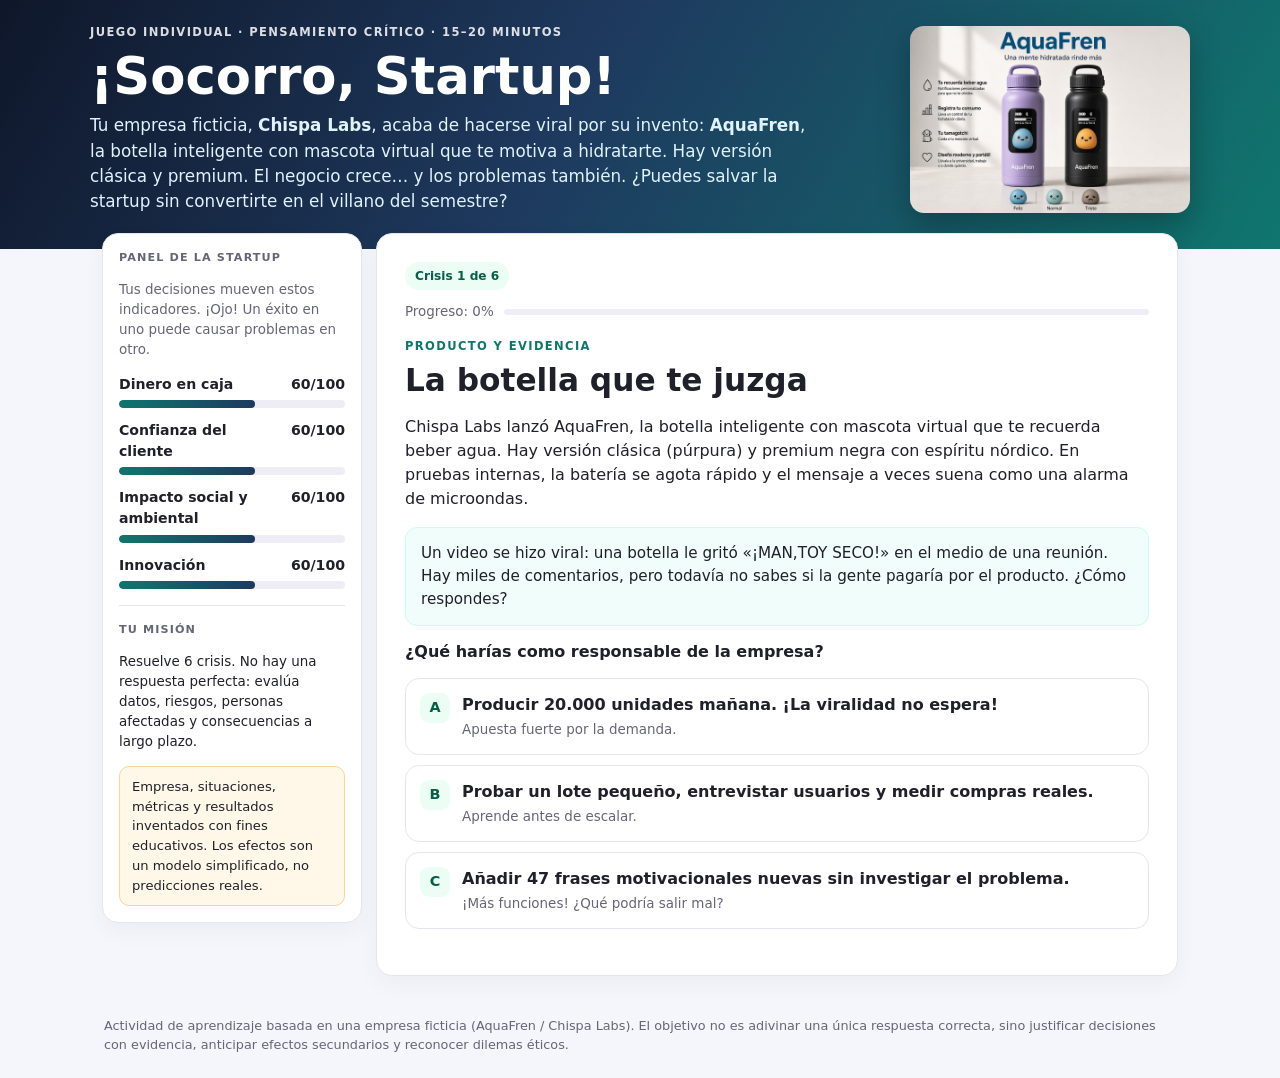
==== games/index.html @ 65c814cc "Create index.html" ====
<!DOCTYPE html>
<html lang="es">
<head>
<meta charset="UTF-8">
<meta name="viewport" content="width=device-width, initial-scale=1.0, viewport-fit=cover">
<meta name="theme-color" content="#172554">
<title>¡Socorro, Startup! — AquaFren</title>
<style>
:root{
  --ink:#20202a;--muted:#656577;--bg:#f5f6fb;--paper:#fff;--line:#e5e5ef;
  --purple:#6d28d9;--pink:#db2777;--green:#15803d;--orange:#b45309;--red:#b91c1c;
  --safe-bottom:env(safe-area-inset-bottom,0px);
}
*{box-sizing:border-box;-webkit-tap-highlight-color:transparent}
html{-webkit-text-size-adjust:100%}
body{margin:0;background:var(--bg);color:var(--ink);font-family:Inter,system-ui,-apple-system,"Segoe UI",sans-serif;line-height:1.5}
button,textarea,input{font:inherit}
button{touch-action:manipulation;-webkit-user-select:none;user-select:none}

/* Hero */
.hero{background:linear-gradient(120deg,#0f172a,#1e3a5f 45%,#0f766e);color:#fff;padding:22px 16px 32px}
.hero-in{max-width:1100px;margin:auto;display:grid;grid-template-columns:1fr minmax(160px,280px);gap:20px;align-items:center}
.eyebrow{text-transform:uppercase;letter-spacing:.12em;font-weight:800;font-size:.72rem;opacity:.85}
.hero h1{font-size:clamp(1.85rem,5vw,3.2rem);line-height:1.05;margin:8px 0}
.hero p{max-width:720px;color:#e0f2fe;margin:10px 0 0;font-size:clamp(.92rem,2.5vw,1.05rem)}
.hero-visual{display:flex;justify-content:center;align-items:center;padding:4px 0}
.hero-img{width:100%;max-width:320px;height:auto;border-radius:14px;box-shadow:0 12px 32px rgba(0,0,0,.28);display:block;background:#f8fafc}

/* Layout */
main{max-width:1100px;margin:-16px auto 40px;padding:0 12px;position:relative}
.grid{display:grid;grid-template-columns:260px minmax(0,1fr);gap:14px;align-items:start}
.card{background:var(--paper);border:1px solid var(--line);border-radius:16px;box-shadow:0 8px 24px #0f172a0a}
.side{padding:16px}
.maincard{padding:clamp(16px,3.5vw,28px);min-height:auto}
.label{font-size:.7rem;letter-spacing:.1em;text-transform:uppercase;color:var(--muted);font-weight:800}
.stat{margin:12px 0}
.stathead{display:flex;justify-content:space-between;gap:8px;font-weight:700;font-size:.88rem;margin-bottom:5px}
.track{height:8px;background:#eeedf5;border-radius:99px;overflow:hidden}
.fill{height:100%;width:50%;background:linear-gradient(90deg,#0f766e,#1e3a5f);border-radius:99px;transition:width .3s}
.muted{color:var(--muted)}.small{font-size:.84rem}
.pill{display:inline-flex;border-radius:99px;background:#ecfdf5;color:#065f46;padding:5px 10px;font-weight:800;font-size:.76rem}
.progressline{display:flex;align-items:center;gap:10px;margin:12px 0 16px}
.progress{flex:1;height:6px;background:#eeedf5;border-radius:99px;overflow:hidden}
.progress>div{height:100%;width:0;background:linear-gradient(90deg,#0f766e,#1e3a5f);transition:width .3s}
.maincard h2{font-size:clamp(1.3rem,3.5vw,1.95rem);line-height:1.15;margin:8px 0}
.story{padding:14px 15px;background:#f0fdfa;border:1px solid #ccfbf1;border-radius:12px;margin:14px 0;font-size:.95rem}
.notice{background:#fff8e8;border:1px solid #f3d69a;border-radius:10px;padding:10px 12px;font-size:.82rem;margin-top:10px}

/* Choices — mobile-first touch targets */
.choices{display:grid;gap:10px;margin:14px 0}
.choice{
  display:flex;text-align:left;gap:12px;align-items:flex-start;
  border:1.5px solid var(--line);background:#fff;border-radius:14px;
  padding:14px 14px;min-height:52px;width:100%;
  cursor:pointer;color:var(--ink);transition:border-color .15s,background .15s,transform .12s;
  -webkit-appearance:none;appearance:none;margin:0;
  touch-action:manipulation;
}
.choice:active:not(:disabled){transform:scale(.985);background:#f0fdfa}
.choice:hover:not(:disabled),.choice:focus-visible:not(:disabled){border-color:#0f766e;outline:none}
.choice:disabled{cursor:default;opacity:.97}
.choice.selected{border-color:#0f766e;background:#f0fdfa;box-shadow:0 0 0 2px #99f6e4}
.letter{
  display:grid;place-items:center;flex:0 0 30px;width:30px;height:30px;
  border-radius:9px;background:#ecfdf5;color:#065f46;font-weight:900;font-size:.9rem;
  pointer-events:none;
}
.choice .detail{display:block;font-size:.84rem;color:var(--muted);margin-top:3px;pointer-events:none}
.choice strong,.choice span{pointer-events:none}

.feedback{padding:14px 15px;border:1px solid var(--line);border-radius:12px;margin-top:12px;background:#f0fdfa}
.feedback h3{font-size:1rem;margin:0 0 4px}.feedback p{margin:0}
.btns{display:flex;flex-wrap:wrap;gap:10px;margin-top:18px;padding-bottom:var(--safe-bottom)}
.primary,.secondary{
  border:0;border-radius:12px;padding:14px 18px;font-weight:800;cursor:pointer;
  min-height:48px;touch-action:manipulation;-webkit-appearance:none;appearance:none;
}
.primary{color:#fff;background:linear-gradient(100deg,#0f766e,#134e4a)}
.secondary{color:#134e4a;background:#ecfdf5}
.primary:active,.secondary:active{opacity:.9}
.primary:focus-visible,.secondary:focus-visible,.choice:focus-visible{outline:3px solid #5eead4;outline-offset:2px}
.hidden{display:none!important}

/* Results */
.scorecircle{width:110px;height:110px;border-radius:50%;margin:16px auto;display:grid;place-items:center;position:relative;background:conic-gradient(#0f766e 0deg,#eeeaf5 0deg)}
.scorecircle:before{content:"";position:absolute;inset:8px;background:white;border-radius:50%}
.scoretext{z-index:1;text-align:center;font-weight:900;font-size:1.65rem}
.scoretext span{display:block;font-size:.68rem;color:var(--muted)}
.reportgrid{display:grid;grid-template-columns:repeat(2,minmax(0,1fr));gap:10px;margin:14px 0}
.reportstat{border:1px solid var(--line);border-radius:12px;padding:12px}
.reportstat strong{display:block;font-size:1.2rem}
.reportstat span{font-size:.82rem;color:var(--muted)}
.reportstat p{font-size:.82rem;margin:6px 0 0}
.sharebox{border:1px dashed #99f6e4;background:#f0fdfa;border-radius:12px;padding:14px;white-space:pre-wrap;font-size:.9rem;word-break:break-word}
.copyrow{display:flex;gap:8px;flex-wrap:wrap;margin-top:10px}
.reflection{margin:16px 0;padding:14px;border-radius:12px;background:#f8fafc;border:1px solid var(--line)}
.reflection textarea{width:100%;min-height:72px;resize:vertical;padding:10px;border:1px solid #d9d6e2;border-radius:10px;margin-top:6px;font-size:16px}

footer{max-width:1100px;margin:auto;padding:0 14px 24px;color:var(--muted);font-size:.8rem}

/* Mobile */
@media(max-width:760px){
  .hero-in{grid-template-columns:1fr;gap:14px}
  .hero-visual{order:-1;margin-bottom:8px}
  .hero-img{max-width:min(100%,280px)}
  .grid{grid-template-columns:1fr}
  .side{order:2}
  .maincard{min-height:auto;padding:16px 14px}
  .reportgrid{grid-template-columns:1fr 1fr}
  .choice{padding:13px 12px;min-height:56px}
  .primary,.secondary{flex:1 1 auto;text-align:center}
  .stat{margin:10px 0}
}
@media(max-width:400px){
  .reportgrid{grid-template-columns:1fr}
  .hero h1{font-size:1.7rem}
}
@media print{
  body{background:#fff}
  .hero{background:#fff;color:#111;border-bottom:2px solid #222}
  .hero p{color:#333}
  main{margin-top:12px}
  .grid{display:block}
  .side,.btns,.progressline{display:none!important}
  .card{box-shadow:none}
  .sharebox{white-space:pre-wrap}
}

/* Extra mobile safety */
.choice,.primary,.secondary{cursor:pointer}
@supports (-webkit-touch-callout: none) {
  .choice{min-height:56px;padding:14px 14px}
  .primary,.secondary{min-height:50px}
}


/* Accessibility and reliable touch selection */
.choices { position: relative; z-index: 1; }
.choice { position: relative; z-index: 1; pointer-events: auto; touch-action: manipulation; -webkit-tap-highlight-color: transparent; }
.choice:disabled { pointer-events: none; }

</style>
</head>
<body>
<header class="hero">
  <div class="hero-in">
    <div>
      <div class="eyebrow">Juego individual · Pensamiento crítico · 15–20 minutos</div>
      <h1>¡Socorro, Startup!</h1>
      <p>Tu empresa ficticia, <strong>Chispa Labs</strong>, acaba de hacerse viral por su invento: <strong>AquaFren</strong>, la botella inteligente con mascota virtual que te motiva a hidratarte. Hay versión clásica y premium. El negocio crece… y los problemas también. ¿Puedes salvar la startup sin convertirte en el villano del semestre?</p>
    </div>
    <div class="hero-visual">
      <img class="hero-img" src="[data-uri]" alt="AquaFren — botella inteligente con mascota virtual" width="520" height="320" decoding="async" fetchpriority="high">
    </div>
  </div>
</header>

<main>
<div class="grid">
<aside class="card side">
  <div class="label">Panel de la startup</div>
  <p class="small muted">Tus decisiones mueven estos indicadores. ¡Ojo! Un éxito en uno puede causar problemas en otro.</p>
  <div class="stat"><div class="stathead"><span>Dinero en caja</span><span id="cashV">60/100</span></div><div class="track"><div class="fill" id="cashB"></div></div></div>
  <div class="stat"><div class="stathead"><span>Confianza del cliente</span><span id="trustV">60/100</span></div><div class="track"><div class="fill" id="trustB"></div></div></div>
  <div class="stat"><div class="stathead"><span>Impacto social y ambiental</span><span id="impactV">60/100</span></div><div class="track"><div class="fill" id="impactB"></div></div></div>
  <div class="stat"><div class="stathead"><span>Innovación</span><span id="innovationV">60/100</span></div><div class="track"><div class="fill" id="innovationB"></div></div></div>
  <hr style="border:0;border-top:1px solid var(--line);margin:16px 0">
  <div class="label">Tu misión</div>
  <p class="small">Resuelve 6 crisis. No hay una respuesta perfecta: evalúa datos, riesgos, personas afectadas y consecuencias a largo plazo.</p>
  <div class="notice">Empresa, situaciones, métricas y resultados inventados con fines educativos. Los efectos son un modelo simplificado, no predicciones reales.</div>
</aside>

<section class="card maincard">
<div id="playView">
  <span class="pill" id="roundPill">Crisis 1 de 6</span>
  <div class="progressline"><span class="small muted" id="progressText">Progreso: 0%</span><div class="progress"><div id="progressB"></div></div></div>
  <div class="eyebrow" id="category" style="color:#0f766e;opacity:1">Producto y evidencia</div>
  <h2 id="title">La botella que te juzga</h2>
  <p id="intro"></p>
  <div class="story" id="story"></div>
  <h3 style="font-size:1rem;margin:12px 0 6px">¿Qué harías como responsable de la empresa?</h3>
  <div class="choices" id="choices" role="group" aria-label="Opciones de decisión"></div>
  <div class="feedback hidden" id="feedback" aria-live="polite"></div>
  <div class="btns"><button type="button" class="primary hidden" id="next">Siguiente crisis →</button></div>
</div>

<div id="resultView" class="hidden">
  <span class="pill">¡Crisis superadas… más o menos!</span>
  <h2 style="text-align:center;margin-top:14px">Informe de tu gestión</h2>
  <div class="scorecircle" id="scoreCircle"><div class="scoretext"><span id="score">0</span><span>puntos de 100</span></div></div>
  <p id="headline" style="text-align:center;font-weight:900;font-size:1.1rem"></p>
  <p id="summary" class="muted" style="text-align:center"></p>
  <div class="reportgrid" id="reportGrid"></div>
  <h3>Lo que revela tu estilo de liderazgo</h3>
  <ul id="insights"></ul>
  <div class="reflection">
    <strong>Mini reflexión para la clase</strong>
    <p class="small muted">Escribe una idea que defenderías ante tus compañeros. Puedes incluir una duda o un compromiso que tu empresa debería asumir.</p>
    <textarea id="reflectionText" placeholder="Mi decisión más discutible fue… porque…" inputmode="text"></textarea>
  </div>
  <h3>Tu tarjeta para compartir</h3>
  <p class="small muted">Copia este resumen en el chat de la clase, en el foro o en una diapositiva. No incluye información personal.</p>
  <div class="sharebox" id="shareText"></div>
  <div class="copyrow">
    <button type="button" class="primary" id="copyBtn">Copiar mi resultado</button>
    <button type="button" class="secondary" id="downloadBtn">Descargar resumen .txt</button>
    <button type="button" class="secondary" id="printBtn">Imprimir / guardar PDF</button>
  </div>
  <p id="copyStatus" class="small muted" aria-live="polite"></p>
  <div class="btns"><button type="button" class="secondary" id="again">Jugar otra vez</button></div>
</div>
</section>
</div>
</main>

<footer>Actividad de aprendizaje basada en una empresa ficticia (AquaFren / Chispa Labs). El objetivo no es adivinar una única respuesta correcta, sino justificar decisiones con evidencia, anticipar efectos secundarios y reconocer dilemas éticos.</footer>

<script>
const initial={cash:60,trust:60,impact:60,innovation:60};
const labels={cash:"Dinero en caja",trust:"Confianza del cliente",impact:"Impacto social y ambiental",innovation:"Innovación"};
const rounds=[
{cat:"Producto y evidencia",title:"La botella que te juzga",intro:"Chispa Labs lanzó AquaFren, la botella inteligente con mascota virtual que te recuerda beber agua. Hay versión clásica (púrpura) y premium negra con espíritu nórdico. En pruebas internas, la batería se agota rápido y el mensaje a veces suena como una alarma de microondas.",story:"Un video se hizo viral: una botella le gritó «¡MAN,TOY SECO!» en el medio de una reunión. Hay miles de comentarios, pero todavía no sabes si la gente pagaría por el producto. ¿Cómo respondes?",choices:[
{text:"Producir 20.000 unidades mañana. ¡La viralidad no espera!",detail:"Apuesta fuerte por la demanda.",fx:{cash:8,trust:-5,impact:-7,innovation:4},fb:"La velocidad puede capturar la tendencia, pero estás confundiendo atención con demanda real. Un video viral no demuestra intención de compra; además, fabricar en exceso puede crear desperdicio."},
{text:"Probar un lote pequeño, entrevistar usuarios y medir compras reales.",detail:"Aprende antes de escalar.",fx:{cash:2,trust:6,impact:5,innovation:7},fb:"Buena aplicación del método de prueba: separas likes de comportamiento real. Un piloto limita el riesgo y genera evidencia, aunque puede hacer que avances más despacio."},
{text:"Añadir 47 frases motivacionales nuevas sin investigar el problema.",detail:"¡Más funciones! ¿Qué podría salir mal?",fx:{cash:-5,trust:0,impact:-1,innovation:5},fb:"Agregar funciones parece innovación, pero no necesariamente resuelve la batería ni el sonido. Más características pueden elevar costos y complejidad sin aumentar el valor para el cliente."}
]},
{cat:"Datos y privacidad",title:"El algoritmo cotilla",intro:"Tu equipo de marketing propone personalizar los mensajes de la botella según el estado de ánimo de cada persona.",story:"La propuesta es inferir el ánimo a partir de datos del teléfono y de las horas de uso. La idea podría aumentar la interacción, pero los usuarios no han dado un consentimiento claro. El equipo dice: «Si está en los términos y condiciones, nadie lee eso».",choices:[
{text:"Activar la función y esconder el permiso en un texto larguísimo.",detail:"Más datos, menos preguntas incómodas.",fx:{cash:7,trust:-12,impact:-3,innovation:5},fb:"Recopilar más datos puede parecer útil, pero el consentimiento opaco debilita la autonomía y la confianza. Cumplir formalmente no siempre significa actuar de forma responsable."},
{text:"Diseñar consentimiento claro, recopilar lo mínimo y permitir desactivar la personalización.",detail:"Privacidad por diseño.",fx:{cash:-3,trust:10,impact:5,innovation:4},fb:"La minimización de datos y el consentimiento comprensible reducen riesgos y respetan a los usuarios. Puede requerir más trabajo, pero la confianza también es un activo del negocio."},
{text:"No usar datos personales; personalizar solo con preferencias elegidas por el usuario.",detail:"Menos invasivo, quizá menos predictivo.",fx:{cash:0,trust:7,impact:4,innovation:2},fb:"Una opción prudente: renuncias a algunas inferencias, pero el usuario conserva el control. Evalúa si las preferencias voluntarias bastan para ofrecer una experiencia útil."}
]},
{cat:"Marketing y pensamiento crítico",title:"El influencer de los 8 millones",intro:"Un influencer muy popular ofrece promocionar AquaFren a cambio de una tarifa enorme.",story:"Su propuesta promete «ventas garantizadas». Al revisar los datos, notas que gran parte de sus seguidores están en países donde no vendes y que no hay evidencia de conversiones en campañas anteriores. Tu presupuesto solo alcanza para una gran apuesta o varias pruebas pequeñas.",choices:[
{text:"Pagar todo por adelantado: tiene millones de seguidores.",detail:"Confundir alcance con resultados es un clásico.",fx:{cash:-12,trust:1,impact:0,innovation:1},fb:"El número de seguidores mide alcance potencial, no ventas. Antes de invertir conviene revisar audiencia relevante, interacciones auténticas, historial de conversiones y condiciones del contrato."},
{text:"Negociar un piloto con código de seguimiento y objetivos medibles.",detail:"Define qué significa que la campaña funcione.",fx:{cash:3,trust:5,impact:1,innovation:5},fb:"Un piloto permite comparar el costo con resultados observables. Define de antemano métricas, atribución, periodo y un criterio para detener o ampliar la campaña."},
{text:"Dividir el presupuesto entre creadores pequeños y comparar resultados.",detail:"Diversifica y aprende de varias audiencias.",fx:{cash:2,trust:4,impact:1,innovation:4},fb:"Diversificar puede reducir la dependencia de una sola figura y ayudar a identificar comunidades relevantes. Aun así, mide resultados de forma consistente y revisa la autenticidad de las audiencias."}
]},
{cat:"Ética y personas",title:"El becario de los 37 cafés",intro:"Un empleado publica que el equipo trabaja hasta tarde y que el becario parece tener una relación demasiado íntima con la máquina de café.",story:"La empresa está a punto de anunciar una ronda de inversión. La publicación puede ser una broma, pero otros trabajadores comentan que la carga de trabajo es insostenible. ¿Cómo responde la dirección?",choices:[
{text:"Pedir que borren la publicación y anunciar una fiesta con pizza.",detail:"La pizza no es una política laboral.",fx:{cash:2,trust:-9,impact:-7,innovation:0},fb:"Una celebración puede ser agradable, pero no corrige la carga de trabajo ni crea un canal seguro para hablar. Silenciar la crítica puede empeorar el problema."},
{text:"Escuchar confidencialmente al equipo, revisar cargas y acordar medidas con seguimiento.",detail:"Investigar antes de hacer promesas públicas.",fx:{cash:-4,trust:9,impact:10,innovation:2},fb:"Escuchar, revisar evidencia y dar seguimiento aborda causas en lugar de síntomas. La empresa debe proteger a quienes expresan inquietudes y comprobar si las medidas funcionan."},
{text:"Publicar una respuesta defensiva: «Aquí todos somos una familia».",detail:"La frase corporativa que nunca falla… en memes.",fx:{cash:1,trust:-6,impact:-4,innovation:0},fb:"El lenguaje de familia puede ocultar desequilibrios de poder y no responde a hechos concretos. Una respuesta responsable explica qué se investigará, cómo y cuándo se informarán avances."}
]},
{cat:"Sostenibilidad y operaciones",title:"El empaque con glitter",intro:"El equipo de producto propone enviar cada botella en una caja brillante con confeti plástico.",story:"El empaque se ve espectacular en videos de unboxing, pero cuesta más y genera residuos difíciles de reciclar. El área creativa dice que una caja aburrida sería «un crimen contra la estética».",choices:[
{text:"Usar el empaque brillante: los videos bonitos traerán ventas.",detail:"El impacto fuera de cámara también cuenta.",fx:{cash:-4,trust:1,impact:-12,innovation:2},fb:"Un empaque llamativo puede mejorar la experiencia visual, pero debes valorar el ciclo de vida, los residuos y si el beneficio comercial justifica el impacto."},
{text:"Probar empaque reciclable y medir costo, protección y reacción del cliente.",detail:"Diseñar y probar, no solo asumir.",fx:{cash:-2,trust:5,impact:10,innovation:4},fb:"Comparar alternativas con métricas evita asumir que sostenible significa automáticamente mejor o peor. Mide protección del producto, materiales, costos y percepción de clientes."},
{text:"Eliminar todo el empaque sin comprobar si protege el producto.",detail:"Menos material no siempre significa menos impacto total.",fx:{cash:4,trust:-5,impact:3,innovation:1},fb:"Reducir materiales puede ser positivo, pero los productos dañados y las devoluciones también generan costos e impacto. Evalúa el sistema completo, no solo una variable."}
]},
{cat:"Crisis y liderazgo",title:"La disculpa escrita por un robot",intro:"Una actualización defectuosa hace que algunas botellas repitan «confía en el proceso» durante horas. El hashtag #AquaFrenTóxica es tendencia.",story:"No hay evidencia de daño físico, pero los usuarios están molestos y varios videos se burlan de la empresa. El equipo quiere publicar una disculpa automática y seguir adelante. ¿Qué harías?",choices:[
{text:"Reconocer el problema, pausar la función afectada, explicar la solución y ofrecer soporte.",detail:"Transparencia, acción y seguimiento.",fx:{cash:-5,trust:11,impact:3,innovation:6},fb:"La respuesta combina reconocimiento con acciones concretas. Comunicar lo que se sabe, lo que aún no se sabe y cuándo habrá novedades ayuda a recuperar confianza."},
{text:"Borrar comentarios negativos y decir que los usuarios no entienden el producto.",detail:"La culpa es del público. Plan infalible.",fx:{cash:3,trust:-12,impact:-2,innovation:-2},fb:"Eliminar críticas legítimas puede amplificar la crisis y destruye oportunidades para aprender. La comunicación defensiva no corrige la falla técnica."},
{text:"Publicar un meme sobre la botella y esperar que la polémica pase.",detail:"El humor puede conectar, pero no reemplaza la solución.",fx:{cash:1,trust:-4,impact:0,innovation:2},fb:"El humor puede funcionar si la audiencia percibe autenticidad y el problema ya está atendido. Sin reparación ni información, puede parecer que la empresa no toma en serio a sus clientes."}
]}
];

let stats={...initial},idx=0,answered=false,selectedChoice=null,history=[];
const $=id=>document.getElementById(id);
const clamp=n=>Math.max(0,Math.min(100,n));

function renderStats(){
  Object.keys(labels).forEach(k=>{
    $(k+"V").textContent=stats[k]+"/100";
    $(k+"B").style.width=stats[k]+"%";
  });
}

function bindChoice(btn, i){
  // Native click supports mouse, touchscreen, stylus and keyboard activation.
  // Do not combine touchend and click: some mobile browsers can dispatch both,
  // which can lock the question after the first tap.
  btn.type = "button";
  btn.style.pointerEvents = "auto";
  btn.style.touchAction = "manipulation";
  btn.addEventListener("click", e => {
    e.preventDefault();
    choose(i);
  });
}

function renderRound(){
  answered=false;
  selectedChoice=null;
  const r=rounds[idx];
  $("roundPill").textContent=`Crisis ${idx+1} de ${rounds.length}`;
  $("progressText").textContent=`Progreso: ${Math.round(idx/rounds.length*100)}%`;
  $("progressB").style.width=(idx/rounds.length*100)+"%";
  $("category").textContent=r.cat;
  $("title").textContent=r.title;
  $("intro").textContent=r.intro;
  $("story").textContent=r.story;
  $("feedback").classList.add("hidden");
  $("feedback").innerHTML="";
  $("next").classList.add("hidden");
  $("choices").innerHTML="";
  r.choices.forEach((c,i)=>{
    const b=document.createElement("button");
    b.type="button";
    b.className="choice";
    b.setAttribute("aria-label",`Opción ${String.fromCharCode(65+i)}: ${c.text}`);
    b.innerHTML=`<span class="letter">${String.fromCharCode(65+i)}</span><span><strong>${c.text}</strong><span class="detail">${c.detail}</span></span>`;
    bindChoice(b,i);
    $("choices").appendChild(b);
  });
  renderStats();
  try{window.scrollTo({top:0,behavior:"smooth"})}catch(_){}
}

function choose(i){
  if(answered)return;
  selectedChoice=i;
  [...$("choices").children].forEach((b,j)=>{
    b.classList.toggle("selected",i===j);
    b.setAttribute("aria-pressed",i===j?"true":"false");
  });
  const c=rounds[idx].choices[i];
  $("feedback").classList.remove("hidden");
  $("feedback").innerHTML=`<h3>Decisión seleccionada</h3><p>Has elegido: <strong>${c.text}</strong></p><p>Puedes seleccionar otra opción si cambiaste de idea. Cuando estés seguro, pulsa «Confirmar decisión».</p>`;
  $("next").textContent="Confirmar decisión";
  $("next").classList.remove("hidden");
}

function confirmChoice(){
  if(answered||selectedChoice===null)return;
  answered=true;
  const r=rounds[idx],c=r.choices[selectedChoice];
  Object.keys(c.fx).forEach(k=>stats[k]=clamp(stats[k]+c.fx[k]));
  history.push({round:r.title,choice:c.text,feedback:c.fb,fx:{...c.fx}});
  [...$("choices").children].forEach((b,j)=>{b.disabled=true; if(selectedChoice===j)b.classList.add("selected");});
  $("feedback").classList.remove("hidden");
  $("feedback").innerHTML=`<h3>Consecuencia desbloqueada</h3><p>${c.fb}</p><p class="small" style="margin-top:8px"><strong>Cambios:</strong> ${Object.entries(c.fx).map(([k,v])=>`${labels[k]} ${v>0?"+":""}${v}`).join(" · ")}</p>`;
  $("next").textContent=idx===rounds.length-1?"Ver análisis final →":"Siguiente crisis →";
  renderStats();
}

function scoreNow(){
  const a=Object.values(stats);
  const avg=a.reduce((x,y)=>x+y,0)/a.length;
  const spread=Math.max(...a)-Math.min(...a);
  return Math.round(clamp(avg-spread*.10));
}

function buildShare(score,headline){
  const top=Object.keys(stats).sort((a,b)=>stats[b]-stats[a])[0];
  const low=Object.keys(stats).sort((a,b)=>stats[a]-stats[b])[0];
  const ref=$("reflectionText").value.trim();
  return `🚀 ¡Socorro, Startup! — Resultado de Chispa Labs (AquaFren)\nPuntuación: ${score}/100 — ${headline}\nIndicadores: Caja ${stats.cash}/100 | Confianza ${stats.trust}/100 | Impacto social/ambiental ${stats.impact}/100 | Innovación ${stats.innovation}/100\nMi fortaleza: ${labels[top]} (${stats[top]}/100).\nMi mayor reto: ${labels[low]} (${stats[low]}/100).\nLa decisión que más debatiría: ${history.length?history[history.length-1].choice:""}\nMi reflexión: ${ref||"Todavía estoy pensando qué decisión defendería ante el grupo."}\nPregunta para la clase: ¿Cómo debería una startup equilibrar crecimiento, confianza, impacto e innovación?`;
}

function showResults(){
  $("playView").classList.add("hidden");
  $("resultView").classList.remove("hidden");
  $("progressB").style.width="100%";
  $("progressText").textContent="Progreso: 100%";
  const s=scoreNow();
  $("score").textContent=s;
  $("scoreCircle").style.background=`conic-gradient(#0f766e ${s*3.6}deg,#eeeaf5 ${s*3.6}deg)`;
  let h,summary;
  if(s>=82){h="CEO con brújula (y algo de suerte)";summary="Tu gestión mantuvo un buen equilibrio entre resultados y responsabilidad. No significa que todas las decisiones fueran perfectas: significa que consideraste varios intereses."}
  else if(s>=68){h="Startup prometedora, caos administrable";summary="Tu empresa tiene una base razonable, aunque algunas decisiones generaron tensiones. Revisa los indicadores más débiles antes de escalar."}
  else if(s>=50){h="Mucho pitch, falta plan";summary="Hubo ideas útiles, pero los efectos secundarios se acumularon. Vuelve a distinguir popularidad de evidencia y promesas de cambios verificables."}
  else{h="La junta pide hablar contigo";summary="La startup sobrevivió al juego, quizá gracias a AquaFren. Revisa cómo tus decisiones afectaron a clientes, equipo y entorno."}
  $("headline").textContent=h;
  $("summary").textContent=summary;
  $("reportGrid").innerHTML="";
  Object.keys(labels).forEach(k=>{
    const d=document.createElement("div");
    d.className="reportstat";
    const desc=k==="cash"?"Capacidad de financiar operaciones y absorber sorpresas.":k==="trust"?"Credibilidad, transparencia y experiencia del cliente.":k==="impact"?"Atención a personas afectadas y consecuencias ambientales.":"Capacidad de probar, aprender y mejorar.";
    d.innerHTML=`<span>${labels[k]}</span><strong>${stats[k]}/100</strong><div class="track" style="margin-top:8px"><div class="fill" style="width:${stats[k]}%"></div></div><p>${desc}</p>`;
    $("reportGrid").appendChild(d);
  });
  const top=Object.keys(stats).sort((a,b)=>stats[b]-stats[a])[0];
  const low=Object.keys(stats).sort((a,b)=>stats[a]-stats[b])[0];
  const choices=history.map((x,i)=>`<li><strong>${i+1}. ${x.round}:</strong> ${x.choice}<br><span class="muted">${x.feedback}</span></li>`).join("");
  $("insights").innerHTML=`<li>Tu indicador más fuerte es <strong>${labels[top]}</strong> (${stats[top]}/100). Úsalo como ventaja, sin asumir que compensa cualquier debilidad.</li><li>Tu indicador más bajo es <strong>${labels[low]}</strong> (${stats[low]}/100). Define una acción concreta para mejorarlo y una métrica para comprobar el avance.</li><li><strong>Patrón clave:</strong> varias crisis exigían distinguir una señal llamativa (viralidad, seguidores, comentarios) de evidencia útil para decidir.</li><li><strong>Lección de liderazgo:</strong> las decisiones responsables suelen requerir transparencia, pruebas, seguimiento y escuchar a las personas afectadas.</li><li><strong>Tu historial:</strong><ol>${choices}</ol></li>`;
  $("shareText").textContent=buildShare(s,h);
  try{window.scrollTo({top:0,behavior:"smooth"})}catch(_){}
}

$("next").addEventListener("click",()=>{
  if(!answered){confirmChoice();return;}
  if(idx<rounds.length-1){idx++;renderRound()}
  else showResults();
});
$("again").addEventListener("click",()=>{
  stats={...initial};idx=0;answered=false;selectedChoice=null;history=[];
  $("reflectionText").value="";
  $("resultView").classList.add("hidden");
  $("playView").classList.remove("hidden");
  renderRound();
});
$("reflectionText").addEventListener("input",()=>{
  if(!$("resultView").classList.contains("hidden"))
    $("shareText").textContent=buildShare(scoreNow(),$("headline").textContent);
});
$("copyBtn").addEventListener("click",async()=>{
  const txt=$("shareText").textContent;
  try{
    await navigator.clipboard.writeText(txt);
    $("copyStatus").textContent="¡Copiado! Pégalo en el chat, foro o diapositiva de la clase.";
  }catch(e){
    const range=document.createRange();
    range.selectNodeContents($("shareText"));
    const sel=window.getSelection();
    sel.removeAllRanges();sel.addRange(range);
    $("copyStatus").textContent="Seleccionamos el resumen: copia el texto manualmente (Ctrl/Cmd + C).";
  }
});
$("downloadBtn").addEventListener("click",()=>{
  const blob=new Blob([$("shareText").textContent],{type:"text/plain;charset=utf-8"});
  const url=URL.createObjectURL(blob);
  const a=document.createElement("a");
  a.href=url;a.download="resultado-socorro-startup-aquafren.txt";a.click();
  URL.revokeObjectURL(url);
});
$("printBtn").addEventListener("click",()=>window.print());

renderRound();
</script>
</body>
</html>
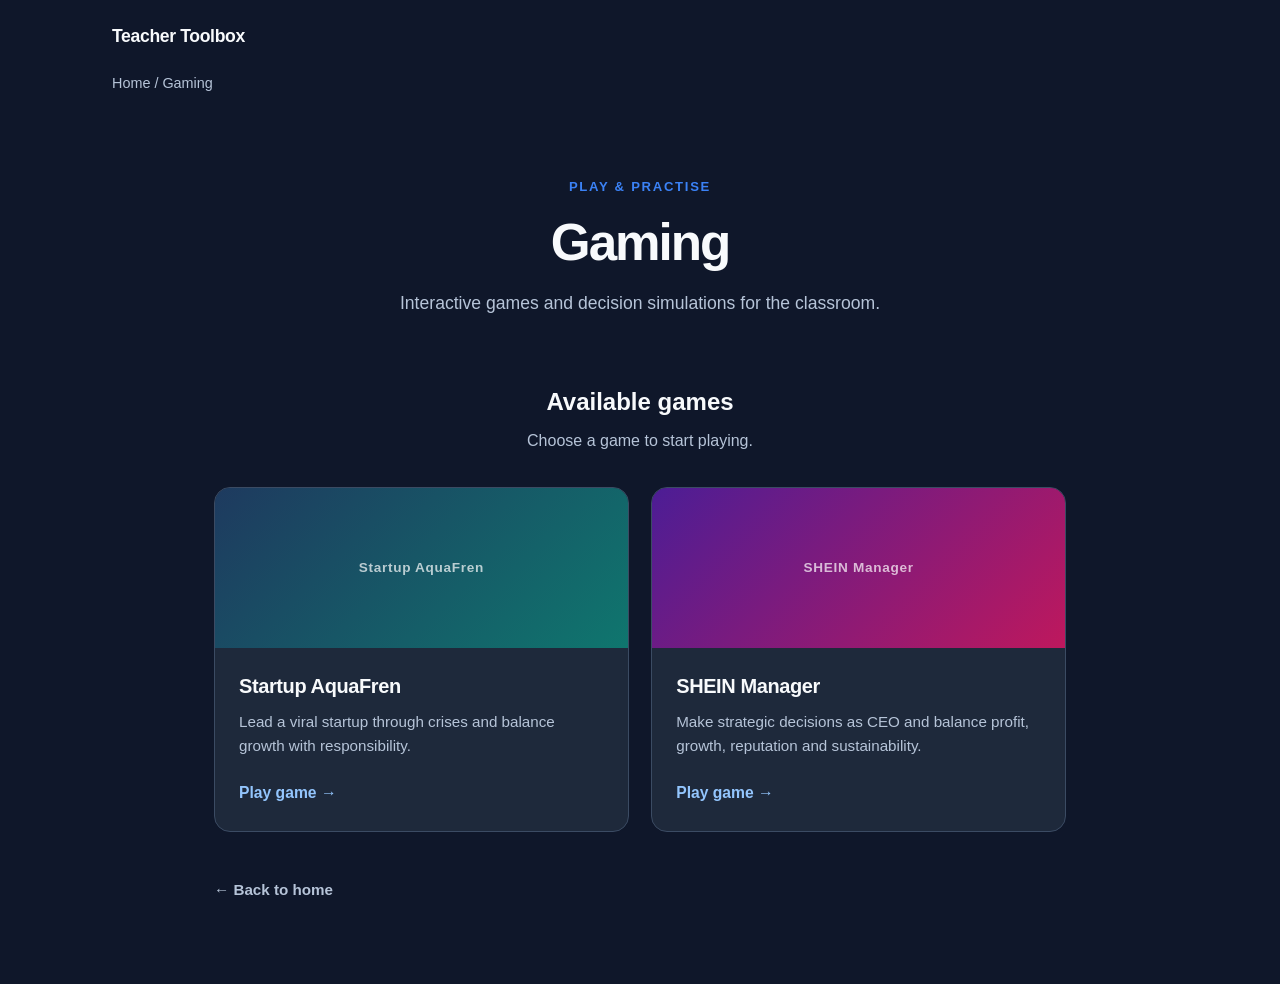
==== commit 51699eec: "Update index.html" ====
--- a/games/index.html
+++ b/games/index.html
@@ -1,419 +1,273 @@
 <!DOCTYPE html>
-<html lang="es">
+<html lang="en">
 <head>
-<meta charset="UTF-8">
-<meta name="viewport" content="width=device-width, initial-scale=1.0, viewport-fit=cover">
-<meta name="theme-color" content="#172554">
-<title>¡Socorro, Startup! — AquaFren</title>
-<style>
-:root{
-  --ink:#20202a;--muted:#656577;--bg:#f5f6fb;--paper:#fff;--line:#e5e5ef;
-  --purple:#6d28d9;--pink:#db2777;--green:#15803d;--orange:#b45309;--red:#b91c1c;
-  --safe-bottom:env(safe-area-inset-bottom,0px);
-}
-*{box-sizing:border-box;-webkit-tap-highlight-color:transparent}
-html{-webkit-text-size-adjust:100%}
-body{margin:0;background:var(--bg);color:var(--ink);font-family:Inter,system-ui,-apple-system,"Segoe UI",sans-serif;line-height:1.5}
-button,textarea,input{font:inherit}
-button{touch-action:manipulation;-webkit-user-select:none;user-select:none}
-
-/* Hero */
-.hero{background:linear-gradient(120deg,#0f172a,#1e3a5f 45%,#0f766e);color:#fff;padding:22px 16px 32px}
-.hero-in{max-width:1100px;margin:auto;display:grid;grid-template-columns:1fr minmax(160px,280px);gap:20px;align-items:center}
-.eyebrow{text-transform:uppercase;letter-spacing:.12em;font-weight:800;font-size:.72rem;opacity:.85}
-.hero h1{font-size:clamp(1.85rem,5vw,3.2rem);line-height:1.05;margin:8px 0}
-.hero p{max-width:720px;color:#e0f2fe;margin:10px 0 0;font-size:clamp(.92rem,2.5vw,1.05rem)}
-.hero-visual{display:flex;justify-content:center;align-items:center;padding:4px 0}
-.hero-img{width:100%;max-width:320px;height:auto;border-radius:14px;box-shadow:0 12px 32px rgba(0,0,0,.28);display:block;background:#f8fafc}
-
-/* Layout */
-main{max-width:1100px;margin:-16px auto 40px;padding:0 12px;position:relative}
-.grid{display:grid;grid-template-columns:260px minmax(0,1fr);gap:14px;align-items:start}
-.card{background:var(--paper);border:1px solid var(--line);border-radius:16px;box-shadow:0 8px 24px #0f172a0a}
-.side{padding:16px}
-.maincard{padding:clamp(16px,3.5vw,28px);min-height:auto}
-.label{font-size:.7rem;letter-spacing:.1em;text-transform:uppercase;color:var(--muted);font-weight:800}
-.stat{margin:12px 0}
-.stathead{display:flex;justify-content:space-between;gap:8px;font-weight:700;font-size:.88rem;margin-bottom:5px}
-.track{height:8px;background:#eeedf5;border-radius:99px;overflow:hidden}
-.fill{height:100%;width:50%;background:linear-gradient(90deg,#0f766e,#1e3a5f);border-radius:99px;transition:width .3s}
-.muted{color:var(--muted)}.small{font-size:.84rem}
-.pill{display:inline-flex;border-radius:99px;background:#ecfdf5;color:#065f46;padding:5px 10px;font-weight:800;font-size:.76rem}
-.progressline{display:flex;align-items:center;gap:10px;margin:12px 0 16px}
-.progress{flex:1;height:6px;background:#eeedf5;border-radius:99px;overflow:hidden}
-.progress>div{height:100%;width:0;background:linear-gradient(90deg,#0f766e,#1e3a5f);transition:width .3s}
-.maincard h2{font-size:clamp(1.3rem,3.5vw,1.95rem);line-height:1.15;margin:8px 0}
-.story{padding:14px 15px;background:#f0fdfa;border:1px solid #ccfbf1;border-radius:12px;margin:14px 0;font-size:.95rem}
-.notice{background:#fff8e8;border:1px solid #f3d69a;border-radius:10px;padding:10px 12px;font-size:.82rem;margin-top:10px}
-
-/* Choices — mobile-first touch targets */
-.choices{display:grid;gap:10px;margin:14px 0}
-.choice{
-  display:flex;text-align:left;gap:12px;align-items:flex-start;
-  border:1.5px solid var(--line);background:#fff;border-radius:14px;
-  padding:14px 14px;min-height:52px;width:100%;
-  cursor:pointer;color:var(--ink);transition:border-color .15s,background .15s,transform .12s;
-  -webkit-appearance:none;appearance:none;margin:0;
-  touch-action:manipulation;
-}
-.choice:active:not(:disabled){transform:scale(.985);background:#f0fdfa}
-.choice:hover:not(:disabled),.choice:focus-visible:not(:disabled){border-color:#0f766e;outline:none}
-.choice:disabled{cursor:default;opacity:.97}
-.choice.selected{border-color:#0f766e;background:#f0fdfa;box-shadow:0 0 0 2px #99f6e4}
-.letter{
-  display:grid;place-items:center;flex:0 0 30px;width:30px;height:30px;
-  border-radius:9px;background:#ecfdf5;color:#065f46;font-weight:900;font-size:.9rem;
-  pointer-events:none;
-}
-.choice .detail{display:block;font-size:.84rem;color:var(--muted);margin-top:3px;pointer-events:none}
-.choice strong,.choice span{pointer-events:none}
-
-.feedback{padding:14px 15px;border:1px solid var(--line);border-radius:12px;margin-top:12px;background:#f0fdfa}
-.feedback h3{font-size:1rem;margin:0 0 4px}.feedback p{margin:0}
-.btns{display:flex;flex-wrap:wrap;gap:10px;margin-top:18px;padding-bottom:var(--safe-bottom)}
-.primary,.secondary{
-  border:0;border-radius:12px;padding:14px 18px;font-weight:800;cursor:pointer;
-  min-height:48px;touch-action:manipulation;-webkit-appearance:none;appearance:none;
-}
-.primary{color:#fff;background:linear-gradient(100deg,#0f766e,#134e4a)}
-.secondary{color:#134e4a;background:#ecfdf5}
-.primary:active,.secondary:active{opacity:.9}
-.primary:focus-visible,.secondary:focus-visible,.choice:focus-visible{outline:3px solid #5eead4;outline-offset:2px}
-.hidden{display:none!important}
-
-/* Results */
-.scorecircle{width:110px;height:110px;border-radius:50%;margin:16px auto;display:grid;place-items:center;position:relative;background:conic-gradient(#0f766e 0deg,#eeeaf5 0deg)}
-.scorecircle:before{content:"";position:absolute;inset:8px;background:white;border-radius:50%}
-.scoretext{z-index:1;text-align:center;font-weight:900;font-size:1.65rem}
-.scoretext span{display:block;font-size:.68rem;color:var(--muted)}
-.reportgrid{display:grid;grid-template-columns:repeat(2,minmax(0,1fr));gap:10px;margin:14px 0}
-.reportstat{border:1px solid var(--line);border-radius:12px;padding:12px}
-.reportstat strong{display:block;font-size:1.2rem}
-.reportstat span{font-size:.82rem;color:var(--muted)}
-.reportstat p{font-size:.82rem;margin:6px 0 0}
-.sharebox{border:1px dashed #99f6e4;background:#f0fdfa;border-radius:12px;padding:14px;white-space:pre-wrap;font-size:.9rem;word-break:break-word}
-.copyrow{display:flex;gap:8px;flex-wrap:wrap;margin-top:10px}
-.reflection{margin:16px 0;padding:14px;border-radius:12px;background:#f8fafc;border:1px solid var(--line)}
-.reflection textarea{width:100%;min-height:72px;resize:vertical;padding:10px;border:1px solid #d9d6e2;border-radius:10px;margin-top:6px;font-size:16px}
-
-footer{max-width:1100px;margin:auto;padding:0 14px 24px;color:var(--muted);font-size:.8rem}
-
-/* Mobile */
-@media(max-width:760px){
-  .hero-in{grid-template-columns:1fr;gap:14px}
-  .hero-visual{order:-1;margin-bottom:8px}
-  .hero-img{max-width:min(100%,280px)}
-  .grid{grid-template-columns:1fr}
-  .side{order:2}
-  .maincard{min-height:auto;padding:16px 14px}
-  .reportgrid{grid-template-columns:1fr 1fr}
-  .choice{padding:13px 12px;min-height:56px}
-  .primary,.secondary{flex:1 1 auto;text-align:center}
-  .stat{margin:10px 0}
-}
-@media(max-width:400px){
-  .reportgrid{grid-template-columns:1fr}
-  .hero h1{font-size:1.7rem}
-}
-@media print{
-  body{background:#fff}
-  .hero{background:#fff;color:#111;border-bottom:2px solid #222}
-  .hero p{color:#333}
-  main{margin-top:12px}
-  .grid{display:block}
-  .side,.btns,.progressline{display:none!important}
-  .card{box-shadow:none}
-  .sharebox{white-space:pre-wrap}
-}
-
-/* Extra mobile safety */
-.choice,.primary,.secondary{cursor:pointer}
-@supports (-webkit-touch-callout: none) {
-  .choice{min-height:56px;padding:14px 14px}
-  .primary,.secondary{min-height:50px}
-}
-
-
-/* Accessibility and reliable touch selection */
-.choices { position: relative; z-index: 1; }
-.choice { position: relative; z-index: 1; pointer-events: auto; touch-action: manipulation; -webkit-tap-highlight-color: transparent; }
-.choice:disabled { pointer-events: none; }
-
-</style>
+  <meta charset="UTF-8">
+  <meta name="viewport" content="width=device-width, initial-scale=1.0">
+  <meta name="theme-color" content="#0f172a">
+  <title>Gaming | Teacher Toolbox</title>
+  <style>
+    :root {
+      --bg-color: #0f172a;
+      --surface-color: #1e293b;
+      --text-primary: #f8fafc;
+      --text-secondary: #b6c4d8;
+      --accent-color: #60a5fa;
+      --border-color: #3b4b63;
+      --gaming-accent: #3b82f6;
+      --gaming-soft: rgba(59, 130, 246, 0.13);
+      --font-family: -apple-system, BlinkMacSystemFont, "Segoe UI", Roboto, Helvetica, Arial, sans-serif;
+    }
+
+    * { box-sizing: border-box; margin: 0; padding: 0; }
+
+    body {
+      min-height: 100vh;
+      background: var(--bg-color);
+      color: var(--text-primary);
+      font-family: var(--font-family);
+      font-size: 17px;
+      line-height: 1.65;
+      -webkit-font-smoothing: antialiased;
+    }
+
+    a { color: inherit; text-decoration: none; }
+
+    .site-header {
+      display: flex;
+      align-items: center;
+      justify-content: space-between;
+      width: min(1120px, 100%);
+      margin: 0 auto;
+      padding: 1.35rem 2rem;
+    }
+
+    .brand {
+      font-size: 1.1rem;
+      font-weight: 700;
+      letter-spacing: -0.02em;
+    }
+
+    .breadcrumb {
+      width: min(1120px, 100%);
+      margin: 0 auto;
+      padding: 0 2rem 1.5rem;
+      color: var(--text-secondary);
+      font-size: 0.9rem;
+    }
+
+    .breadcrumb a:hover { color: var(--accent-color); }
+
+    .page-hero {
+      max-width: 850px;
+      margin: 0 auto;
+      padding: 3.5rem 1.5rem 3rem;
+      text-align: center;
+    }
+
+    .eyebrow {
+      display: block;
+      margin-bottom: 1rem;
+      color: var(--gaming-accent);
+      font-size: 0.82rem;
+      font-weight: 750;
+      letter-spacing: 0.13em;
+      text-transform: uppercase;
+    }
+
+    .page-hero h1 {
+      margin-bottom: 1rem;
+      font-size: clamp(2.2rem, 5vw, 3.2rem);
+      font-weight: 750;
+      letter-spacing: -0.04em;
+      line-height: 1.15;
+    }
+
+    .page-hero p {
+      max-width: 580px;
+      margin: 0 auto;
+      color: var(--text-secondary);
+      font-size: 1.1rem;
+      line-height: 1.7;
+    }
+
+    .section {
+      width: min(900px, 100%);
+      margin: 0 auto;
+      padding: 1rem 1.5rem 5rem;
+    }
+
+    .section-heading {
+      margin-bottom: 2rem;
+      text-align: center;
+    }
+
+    .section-heading h2 {
+      margin-bottom: 0.4rem;
+      font-size: 1.5rem;
+      font-weight: 700;
+    }
+
+    .section-heading p {
+      color: var(--text-secondary);
+      font-size: 1rem;
+    }
+
+    .game-grid {
+      display: grid;
+      grid-template-columns: repeat(2, 1fr);
+      gap: 1.4rem;
+    }
+
+    .game-card {
+      display: flex;
+      flex-direction: column;
+      background: var(--surface-color);
+      border: 1px solid var(--border-color);
+      border-radius: 16px;
+      overflow: hidden;
+      transition: transform 0.2s ease, border-color 0.2s ease, box-shadow 0.2s ease;
+    }
+
+    .game-card:hover {
+      transform: translateY(-4px);
+      border-color: var(--gaming-accent);
+      box-shadow: 0 12px 28px rgba(0, 0, 0, 0.25);
+    }
+
+    /* Image area – replace the background color with an image later */
+    .game-image {
+      height: 160px;
+      background: linear-gradient(135deg, #1e3a5f, #0f766e);
+      display: flex;
+      align-items: center;
+      justify-content: center;
+      color: rgba(255, 255, 255, 0.7);
+      font-size: 0.85rem;
+      font-weight: 600;
+      letter-spacing: 0.05em;
+    }
+
+    /* Second card different gradient so they look distinct */
+    .game-card:nth-child(2) .game-image {
+      background: linear-gradient(135deg, #4c1d95, #be185d);
+    }
+
+    .game-body {
+      padding: 1.4rem 1.5rem 1.6rem;
+      display: flex;
+      flex-direction: column;
+      flex-grow: 1;
+    }
+
+    .game-title {
+      font-size: 1.25rem;
+      font-weight: 700;
+      margin-bottom: 0.45rem;
+      letter-spacing: -0.02em;
+    }
+
+    .game-desc {
+      color: var(--text-secondary);
+      font-size: 0.95rem;
+      line-height: 1.55;
+      margin-bottom: 1.4rem;
+      flex-grow: 1;
+    }
+
+    .game-link {
+      display: inline-flex;
+      align-items: center;
+      color: #93c5fd;
+      font-weight: 700;
+      font-size: 0.98rem;
+    }
+
+    .back-link {
+      display: inline-block;
+      margin-top: 2.8rem;
+      color: var(--text-secondary);
+      font-size: 0.95rem;
+      font-weight: 600;
+    }
+
+    .back-link:hover { color: var(--accent-color); }
+
+    @media (max-width: 700px) {
+      body { font-size: 16px; }
+      .site-header { padding: 1.1rem 1.25rem; }
+      .breadcrumb { padding: 0 1.25rem 1.2rem; }
+      .page-hero { padding: 2.5rem 1.25rem 2rem; }
+      .page-hero h1 { font-size: clamp(1.9rem, 8vw, 2.6rem); }
+      .section { padding: 0.5rem 1.15rem 4rem; }
+      .game-grid { grid-template-columns: 1fr; gap: 1.1rem; }
+      .game-image { height: 140px; }
+    }
+
+    @media (prefers-reduced-motion: reduce) {
+      *, *::before, *::after { transition-duration: 0.01ms !important; }
+    }
+  </style>
 </head>
 <body>
-<header class="hero">
-  <div class="hero-in">
-    <div>
-      <div class="eyebrow">Juego individual · Pensamiento crítico · 15–20 minutos</div>
-      <h1>¡Socorro, Startup!</h1>
-      <p>Tu empresa ficticia, <strong>Chispa Labs</strong>, acaba de hacerse viral por su invento: <strong>AquaFren</strong>, la botella inteligente con mascota virtual que te motiva a hidratarte. Hay versión clásica y premium. El negocio crece… y los problemas también. ¿Puedes salvar la startup sin convertirte en el villano del semestre?</p>
-    </div>
-    <div class="hero-visual">
-      <img class="hero-img" src="[data-uri]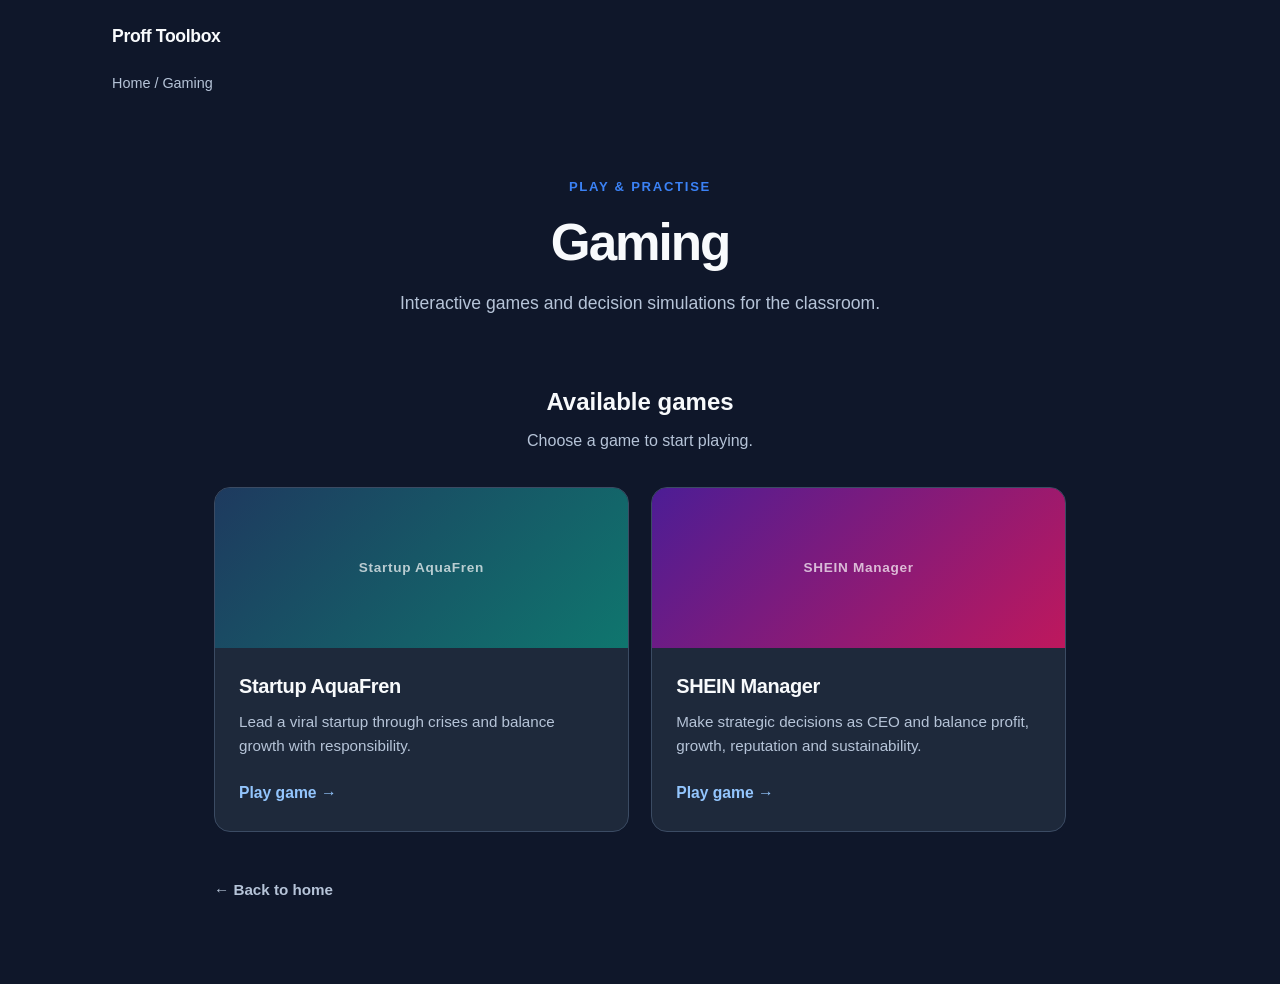
==== commit 54d32e92: "Update index.html" ====
--- a/games/index.html
+++ b/games/index.html
@@ -4,7 +4,7 @@
   <meta charset="UTF-8">
   <meta name="viewport" content="width=device-width, initial-scale=1.0">
   <meta name="theme-color" content="#0f172a">
-  <title>Gaming | Teacher Toolbox</title>
+  <title>Gaming | Proff Toolbox</title>
   <style>
     :root {
       --bg-color: #0f172a;
@@ -210,7 +210,7 @@
 </head>
 <body>
   <header class="site-header">
-    <a class="brand" href="../index.html">Teacher Toolbox</a>
+    <a class="brand" href="../index.html">Proff Toolbox</a>
   </header>
 
   <div class="breadcrumb">
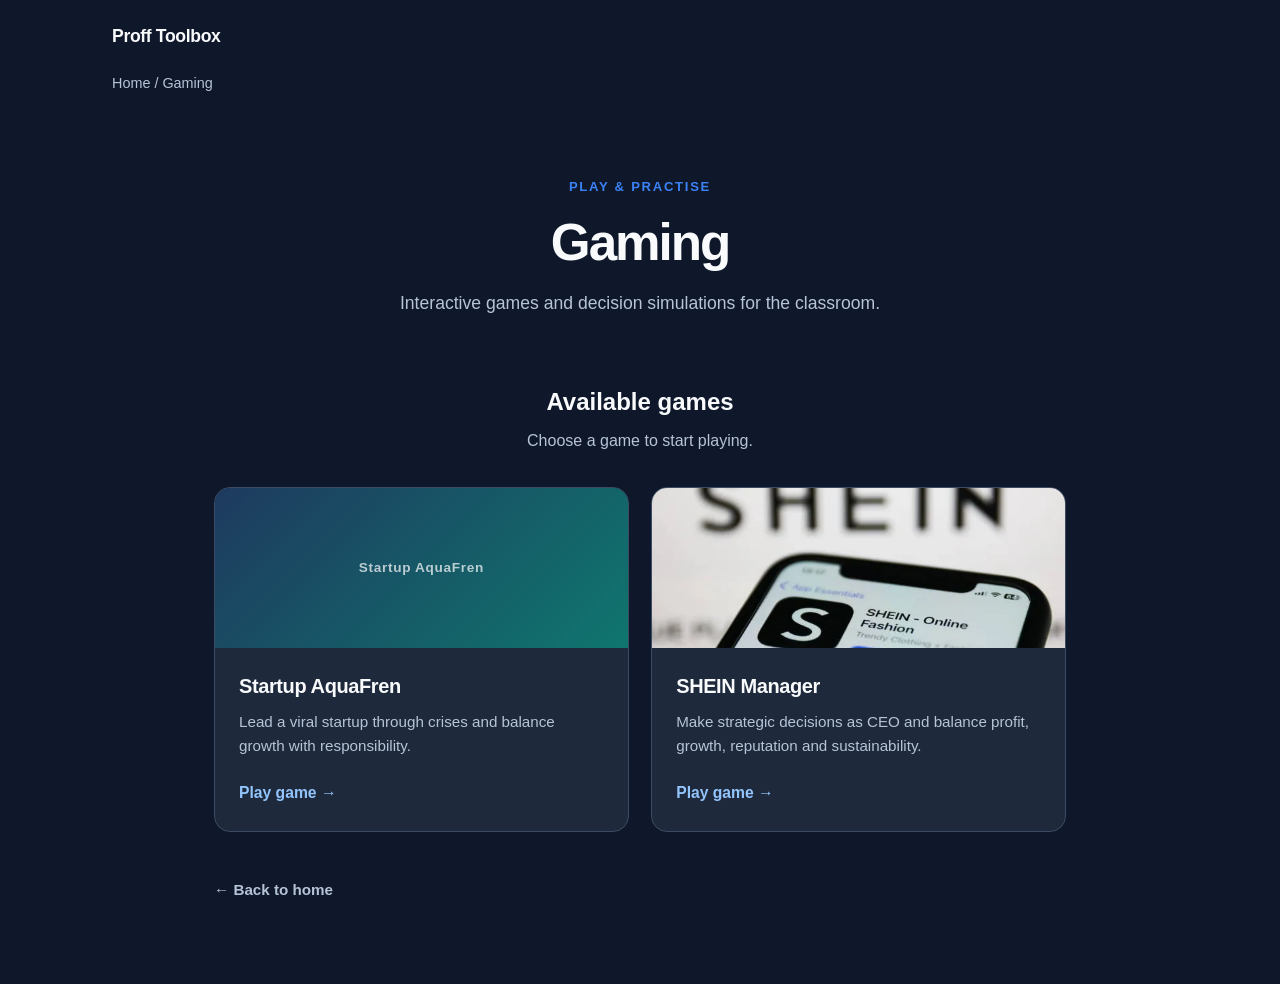
==== commit 964346cb: "Update index.html" ====
--- a/games/index.html
+++ b/games/index.html
@@ -256,7 +256,7 @@
             2. Replace the whole <div class="game-image">...</div> with:
                <div class="game-image" style="background-image:url('shein.jpg'); background-size:cover; background-position:center;"></div>
           -->
-          <div class="game-image">SHEIN Manager</div>
+          <div class="game-image" style="background-image:url('assets/shein.jpg'); background-size:cover; background-position:center;"></div>
           <div class="game-body">
             <div class="game-title">SHEIN Manager</div>
             <div class="game-desc">Make strategic decisions as CEO and balance profit, growth, reputation and sustainability.</div>
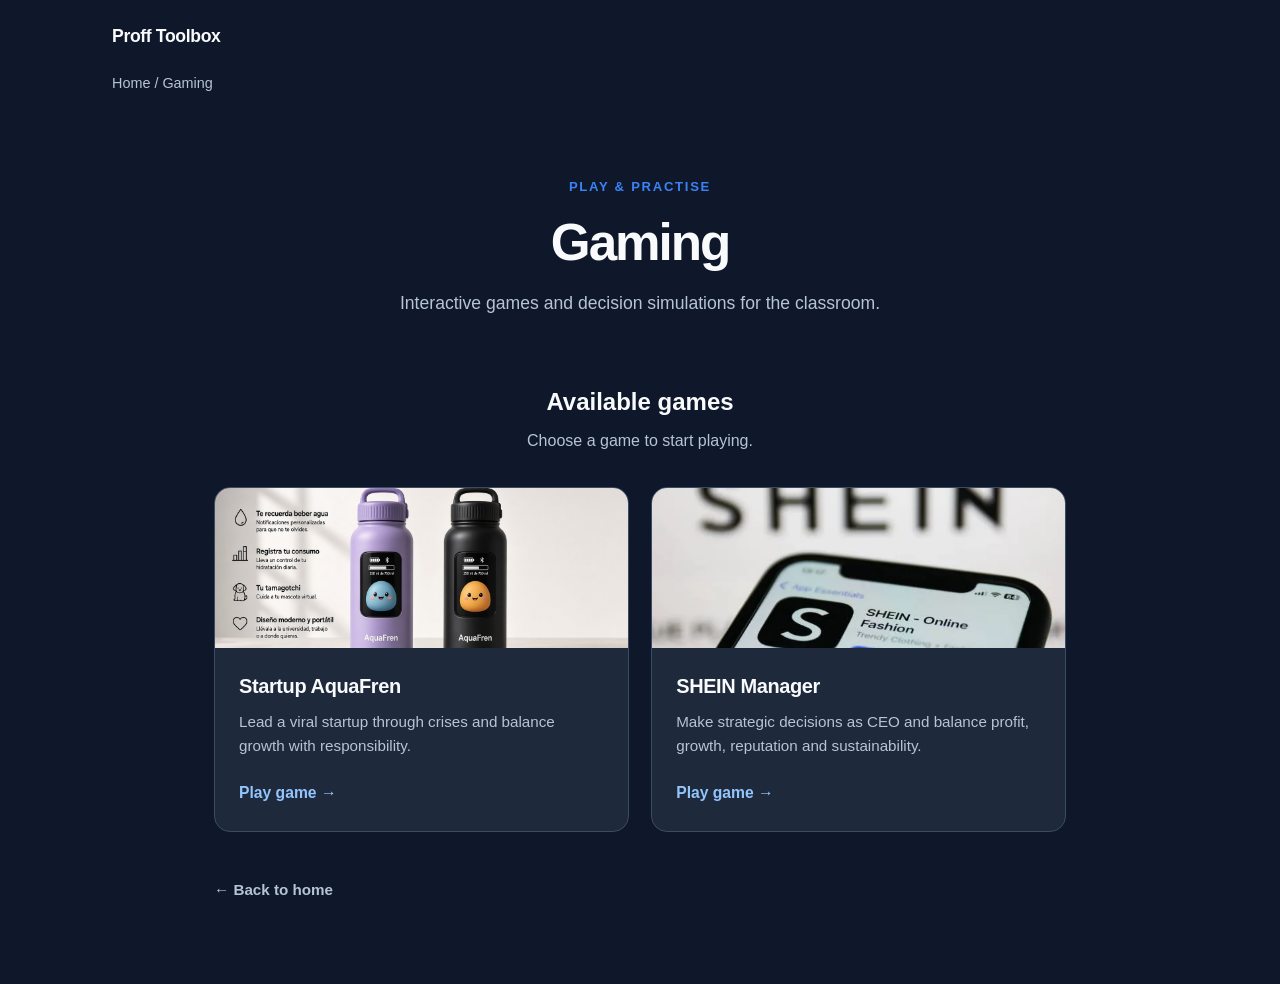
==== commit ea15fcb3: "Update index.html" ====
--- a/games/index.html
+++ b/games/index.html
@@ -240,7 +240,7 @@
             2. Replace the whole <div class="game-image">...</div> with:
                <div class="game-image" style="background-image:url('aquafren.jpg'); background-size:cover; background-position:center;"></div>
           -->
-          <div class="game-image">Startup AquaFren</div>
+          <div class="game-image" style="background-image:url('assets/aquafren.jpg'); background-size:cover; background-position:center;"></div>
           <div class="game-body">
             <div class="game-title">Startup AquaFren</div>
             <div class="game-desc">Lead a viral startup through crises and balance growth with responsibility.</div>
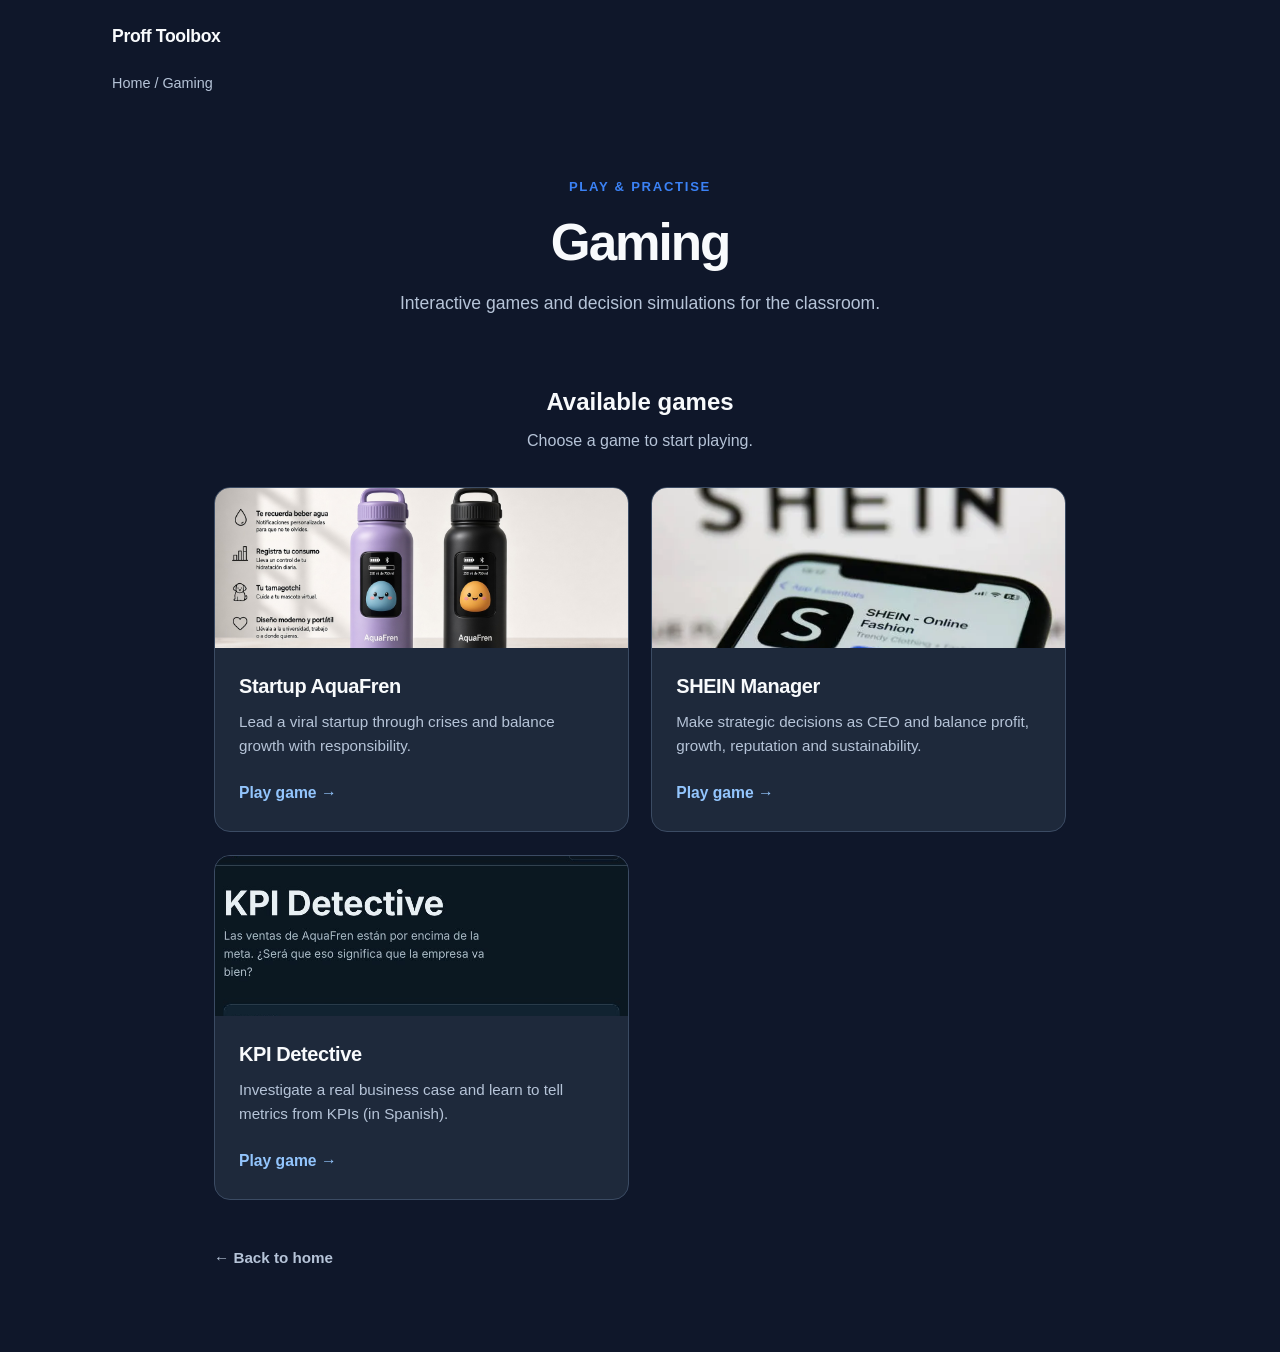
==== commit 80535722: "Update index.html" ====
--- a/games/index.html
+++ b/games/index.html
@@ -4,7 +4,7 @@
   <meta charset="UTF-8">
   <meta name="viewport" content="width=device-width, initial-scale=1.0">
   <meta name="theme-color" content="#0f172a">
-  <title>Gaming | Proff Toolbox</title>
+  <title>Gaming | Prof Toolbox</title>
   <style>
     :root {
       --bg-color: #0f172a;
@@ -150,6 +150,10 @@
     /* Second card different gradient so they look distinct */
     .game-card:nth-child(2) .game-image {
       background: linear-gradient(135deg, #4c1d95, #be185d);
+    }
+
+    .game-card:nth-child(3) .game-image {
+      background: linear-gradient(135deg, #0b1721, #3f6fe8);
     }
 
     .game-body {
@@ -264,6 +268,17 @@
           </div>
         </a>
 
+
+        <!-- ========== CARD 3 ========== -->
+        <a class="game-card" href="./kpi-detective/index.html">
+          <div class="game-image" style="background-image:url('assets/kpi-detective.jpg'); background-size:cover; background-position:center;"></div>
+          <div class="game-body">
+            <div class="game-title">KPI Detective</div>
+            <div class="game-desc">Investigate a real business case and learn to tell metrics from KPIs (in Spanish).</div>
+            <span class="game-link">Play game →</span>
+          </div>
+        </a>
+
       </div>
 
       <a class="back-link" href="../index.html">← Back to home</a>
